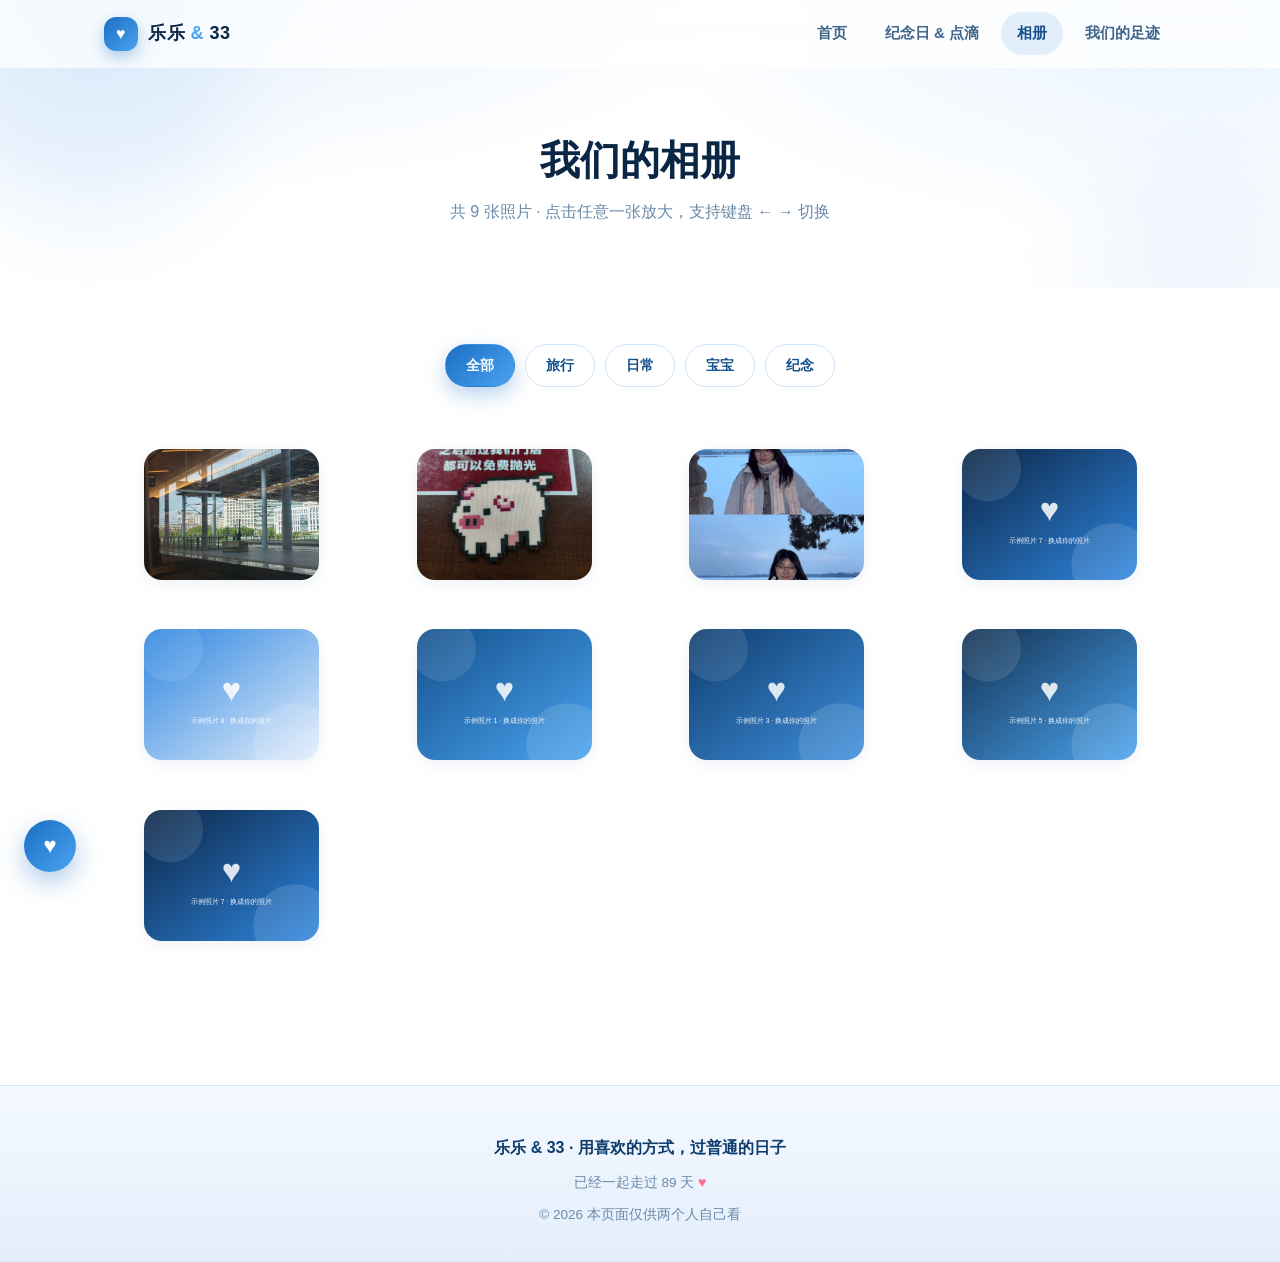
==== gallery.html @ 2e1ffc48 "Add files via upload" ====
<!DOCTYPE html>
<html lang="zh-CN">
<head>
  <meta charset="UTF-8">
  <meta name="viewport" content="width=device-width, initial-scale=1.0">
  <title>乐乐和33</title>
  <meta name="description" content="乐乐和33的相册，按类型分类，点开可全屏查看。">
  <link rel="icon" href="images/favicon.svg" type="image/svg+xml">
  <link rel="stylesheet" href="css/base.css">
  <link rel="stylesheet" href="css/style.css">
</head>
<body data-page="gallery">

  <header class="site-header" id="siteHeader">
    <div class="container nav-wrap">
      <a class="brand" href="index.html">
        <span class="brand-heart">♥</span>
        <span class="brand-text">乐乐 <em>&amp;</em> 33</span>
      </a>
      <button class="nav-toggle" id="navToggle" aria-label="打开菜单" aria-expanded="false">
        <span></span><span></span><span></span>
      </button>
      <nav class="site-nav" id="siteNav">
        <a class="nav-link" href="index.html">首页</a>
        <a class="nav-link" href="timeline.html">纪念日 &amp; 点滴</a>
        <a class="nav-link" href="gallery.html">相册</a>
        <a class="nav-link" href="places.html">我们的足迹</a>
      </nav>
    </div>
  </header>

  <section class="page-hero">
    <span class="blob blob-1"></span>
    <span class="blob blob-2"></span>
    <div class="container">
      <h1>我们的相册</h1>
      <p>共 <span class="js-photo-count">0</span> 张照片 · 点击任意一张放大，支持键盘 ← → 切换</p>
    </div>
  </section>

  <section class="section" style="padding-top:56px">
    <div class="container">
      <div class="filter-bar" id="galFilter"></div>
      <div class="gallery-grid" id="galleryGrid"></div>
      <p class="tl-empty" id="galEmpty" hidden>这里还没有照片，去 js/data.js 里加上吧～</p>
    </div>
  </section>

  <!-- ============ 灯箱 ============ -->
  <div class="lightbox" id="lightbox" role="dialog" aria-modal="true" aria-label="照片查看">
    <button class="lb-close" id="lbClose" aria-label="关闭">✕</button>
    <button class="lb-btn lb-prev" id="lbPrev" aria-label="上一张">‹</button>
    <button class="lb-btn lb-next" id="lbNext" aria-label="下一张">›</button>

    <div class="lb-stage">
      <img class="lb-img" id="lbImg" src="" alt="">
      <p class="lb-title" id="lbTitle"></p>
      <p class="lb-meta" id="lbMeta"></p>
    </div>
  </div>

  <footer class="site-footer">
    <div class="container">
      <p class="footer-main">乐乐 &amp; 33 · 用喜欢的方式，过普通的日子</p>
      <p class="footer-note">已经一起走过 <span class="js-days">0</span> 天 <span class="footer-heart">♥</span></p>
      <p class="footer-note">© <span id="year"></span> 本页面仅供两个人自己看</p>
    </div>
  </footer>

  <button class="heart-fab" id="heartFab" title="点我看看" aria-label="撒一把小心心">♥</button>
  <button class="to-top" id="toTop" title="回到顶部" aria-label="回到顶部">↑</button>

  <script src="js/data.js"></script>
  <script src="js/main.js"></script>
</body>
</html>
---- css/base.css ----
/* ============================================================
 *  base.css —— 主题变量、重置、导航、页脚、通用组件
 *  配色：蓝 + 白
 * ============================================================ */

:root {
  /* 主色阶 */
  --blue-900: #0b2545;
  --blue-800: #0f3d6e;
  --blue-700: #14508c;
  --blue-600: #1b6fc4;
  --blue-500: #2f86e0;
  --blue-400: #4aa3ef;
  --blue-300: #a8cdf3;
  --blue-200: #cfe4fa;
  --blue-100: #e3eefb;
  --blue-50: #f4f9ff;
  --white: #ffffff;

  /* 文字 */
  --ink: #12304f;
  --ink-soft: #41658a;
  --muted: #6b8aa8;

  /* 点缀（小心心，用量很少） */
  --heart: #ff6b8a;

  /* 尺寸 */
  --radius-sm: 10px;
  --radius: 18px;
  --radius-lg: 26px;
  --maxw: 1120px;
  --nav-h: 68px;

  /* 阴影 */
  --shadow-sm: 0 4px 14px rgba(20, 80, 140, 0.08);
  --shadow: 0 12px 32px rgba(20, 80, 140, 0.12);
  --shadow-lg: 0 24px 60px rgba(11, 37, 69, 0.18);

  --ease: cubic-bezier(0.22, 0.61, 0.36, 1);
}

/* ---------------- 重置 ---------------- */
*,
*::before,
*::after { box-sizing: border-box; }

html { scroll-behavior: smooth; }

body {
  margin: 0;
  min-height: 100%;
  font-family: 'Noto Sans SC', 'PingFang SC', 'Microsoft YaHei', 'Helvetica Neue', Arial, sans-serif;
  font-size: 16px;
  line-height: 1.75;
  color: var(--ink);
  background: var(--white);
  -webkit-font-smoothing: antialiased;
  overflow-x: hidden;
}

img { max-width: 100%; display: block; }

a { color: var(--blue-600); text-decoration: none; }

h1, h2, h3, h4 { margin: 0; line-height: 1.3; color: var(--blue-900); font-weight: 700; }

p { margin: 0; }

button { font: inherit; color: inherit; cursor: pointer; border: none; background: none; }

::selection { background: var(--blue-200); color: var(--blue-900); }

/* 滚动条 */
::-webkit-scrollbar { width: 10px; height: 10px; }
::-webkit-scrollbar-track { background: var(--blue-50); }
::-webkit-scrollbar-thumb { background: var(--blue-300); border-radius: 10px; }
::-webkit-scrollbar-thumb:hover { background: var(--blue-400); }

/* ---------------- 布局 ---------------- */
.container {
  width: 100%;
  max-width: var(--maxw);
  margin: 0 auto;
  padding: 0 24px;
}

.section { padding: 88px 0; }
.section--tint { background: linear-gradient(180deg, var(--blue-50), var(--white)); }

.section-head { margin-bottom: 40px; }

.section-title {
  font-size: clamp(24px, 3vw, 34px);
  letter-spacing: 0.5px;
}

.section-title .dot { color: var(--blue-400); }

.section-desc {
  margin-top: 10px;
  color: var(--muted);
  font-size: 15px;
}

.section-head--center { text-align: center; }

/* ---------------- 通用组件 ---------------- */
.btn {
  display: inline-flex;
  align-items: center;
  gap: 8px;
  padding: 13px 26px;
  border-radius: 999px;
  font-size: 15px;
  font-weight: 600;
  transition: transform 0.25s var(--ease), box-shadow 0.25s var(--ease), background 0.25s var(--ease), color 0.25s var(--ease);
  will-change: transform;
}

.btn-primary {
  background: linear-gradient(135deg, var(--blue-600), var(--blue-400));
  color: var(--white);
  box-shadow: 0 10px 24px rgba(27, 111, 196, 0.32);
}

.btn-primary:hover { transform: translateY(-3px); box-shadow: 0 16px 32px rgba(27, 111, 196, 0.4); }

.btn-ghost {
  background: var(--white);
  color: var(--blue-700);
  border: 1.5px solid var(--blue-200);
  box-shadow: var(--shadow-sm);
}

.btn-ghost:hover {
  border-color: var(--blue-400);
  color: var(--blue-600);
  transform: translateY(-3px);
}

.tag {
  display: inline-block;
  padding: 3px 12px;
  border-radius: 999px;
  background: var(--blue-100);
  color: var(--blue-700);
  font-size: 12.5px;
  font-weight: 600;
  letter-spacing: 0.5px;
}

.card {
  background: var(--white);
  border: 1px solid var(--blue-100);
  border-radius: var(--radius);
  box-shadow: var(--shadow-sm);
  transition: transform 0.3s var(--ease), box-shadow 0.3s var(--ease), border-color 0.3s var(--ease);
}

.card:hover {
  transform: translateY(-6px);
  box-shadow: var(--shadow);
  border-color: var(--blue-200);
}

/* 滚动出现动画 */
[data-reveal] {
  opacity: 0;
  transform: translateY(26px);
  transition: opacity 0.7s var(--ease), transform 0.7s var(--ease);
}

[data-reveal].is-visible { opacity: 1; transform: none; }

@media (prefers-reduced-motion: reduce) {
  html { scroll-behavior: auto; }
  [data-reveal] { opacity: 1; transform: none; transition: none; }
  * { animation-duration: 0.001ms !important; transition-duration: 0.001ms !important; }
}

/* ---------------- 顶部导航 ---------------- */
.site-header {
  position: fixed;
  inset: 0 0 auto 0;
  z-index: 100;
  height: var(--nav-h);
  display: flex;
  align-items: center;
  background: rgba(255, 255, 255, 0.72);
  backdrop-filter: blur(14px);
  -webkit-backdrop-filter: blur(14px);
  border-bottom: 1px solid transparent;
  transition: background 0.3s var(--ease), border-color 0.3s var(--ease), box-shadow 0.3s var(--ease);
}

.site-header.is-scrolled {
  background: rgba(255, 255, 255, 0.92);
  border-bottom-color: var(--blue-100);
  box-shadow: 0 6px 22px rgba(20, 80, 140, 0.08);
}

.nav-wrap {
  display: flex;
  align-items: center;
  justify-content: space-between;
  gap: 20px;
}

.brand {
  display: inline-flex;
  align-items: center;
  gap: 10px;
  font-weight: 800;
  font-size: 18px;
  color: var(--blue-900);
  letter-spacing: 0.5px;
}

.brand-heart {
  display: grid;
  place-items: center;
  width: 34px;
  height: 34px;
  border-radius: 12px;
  background: linear-gradient(135deg, var(--blue-600), var(--blue-400));
  color: var(--white);
  font-size: 16px;
  box-shadow: 0 6px 16px rgba(27, 111, 196, 0.35);
  transition: transform 0.4s var(--ease);
}

.brand:hover .brand-heart { transform: rotate(-12deg) scale(1.08); }

.brand em { font-style: normal; color: var(--blue-400); }

.site-nav { display: flex; align-items: center; gap: 6px; }

.nav-link {
  position: relative;
  padding: 8px 16px;
  border-radius: 999px;
  color: var(--ink-soft);
  font-size: 15px;
  font-weight: 600;
  transition: color 0.25s var(--ease), background 0.25s var(--ease);
}

.nav-link:hover { color: var(--blue-600); background: var(--blue-50); }

.nav-link.is-active {
  color: var(--blue-700);
  background: var(--blue-100);
}

.nav-toggle {
  display: none;
  width: 42px;
  height: 42px;
  border-radius: 12px;
  background: var(--blue-50);
  border: 1px solid var(--blue-100);
  padding: 0 11px;
}

.nav-toggle span {
  display: block;
  height: 2px;
  margin: 4px 0;
  border-radius: 2px;
  background: var(--blue-700);
  transition: transform 0.3s var(--ease), opacity 0.2s var(--ease);
}

.nav-toggle.is-open span:nth-child(1) { transform: translateY(6px) rotate(45deg); }
.nav-toggle.is-open span:nth-child(2) { opacity: 0; }
.nav-toggle.is-open span:nth-child(3) { transform: translateY(-6px) rotate(-45deg); }

/* ---------------- 页脚 ---------------- */
.site-footer {
  margin-top: 40px;
  padding: 48px 0 36px;
  background: linear-gradient(180deg, var(--blue-50), var(--blue-100));
  border-top: 1px solid var(--blue-200);
  text-align: center;
  color: var(--ink-soft);
}

.footer-heart { color: var(--heart); font-size: 14px; }

.footer-main { font-weight: 600; color: var(--blue-800); }

.footer-note { margin-top: 8px; font-size: 13.5px; color: var(--muted); }

/* ---------------- 返回顶部 ---------------- */
.to-top {
  position: fixed;
  right: 24px;
  bottom: 28px;
  z-index: 90;
  width: 46px;
  height: 46px;
  border-radius: 50%;
  display: grid;
  place-items: center;
  color: var(--white);
  background: linear-gradient(135deg, var(--blue-600), var(--blue-400));
  box-shadow: 0 10px 26px rgba(27, 111, 196, 0.36);
  opacity: 0;
  visibility: hidden;
  transform: translateY(16px);
  transition: all 0.3s var(--ease);
}

.to-top.is-show { opacity: 1; visibility: visible; transform: none; }
.to-top:hover { transform: translateY(-4px); }

/* ---------------- 页面小横幅（内页） ---------------- */
.page-hero {
  position: relative;
  padding: calc(var(--nav-h) + 66px) 0 62px;
  background:
    radial-gradient(900px 320px at 12% -10%, var(--blue-100), transparent 70%),
    radial-gradient(760px 300px at 92% 8%, #eaf4ff, transparent 72%),
    var(--white);
  overflow: hidden;
  text-align: center;
}

.page-hero h1 { font-size: clamp(26px, 4vw, 40px); }

.page-hero p { margin-top: 12px; color: var(--muted); }

/* 装饰性光斑 */
.blob {
  position: absolute;
  border-radius: 50%;
  filter: blur(48px);
  opacity: 0.5;
  pointer-events: none;
  animation: float 14s ease-in-out infinite;
}

.blob-1 { width: 300px; height: 300px; background: var(--blue-200); top: -80px; left: -60px; }
.blob-2 { width: 240px; height: 240px; background: var(--blue-100); bottom: -90px; right: -40px; animation-delay: -5s; }

@keyframes float {
  0%, 100% { transform: translate3d(0, 0, 0) scale(1); }
  50% { transform: translate3d(18px, -22px, 0) scale(1.06); }
}

/* 心跳 */
@keyframes beat {
  0%, 100% { transform: scale(1); }
  22% { transform: scale(1.22); }
  44% { transform: scale(0.97); }
  66% { transform: scale(1.1); }
}

.footer-heart,
.beat { display: inline-block; animation: beat 1.8s ease-in-out infinite; }

/* ---------------- 响应式导航 ---------------- */
@media (max-width: 820px) {
  .nav-toggle { display: block; }

  .site-nav {
    position: fixed;
    top: var(--nav-h);
    left: 12px;
    right: 12px;
    flex-direction: column;
    align-items: stretch;
    gap: 4px;
    padding: 12px;
    border-radius: var(--radius);
    background: rgba(255, 255, 255, 0.97);
    border: 1px solid var(--blue-100);
    box-shadow: var(--shadow);
    backdrop-filter: blur(12px);
    opacity: 0;
    visibility: hidden;
    transform: translateY(-10px);
    transition: all 0.28s var(--ease);
  }

  .site-nav.is-open { opacity: 1; visibility: visible; transform: none; }

  .nav-link { text-align: center; padding: 12px; }

  .section { padding: 64px 0; }
}
---- css/style.css ----
/* ============================================================
 *  style.css —— 各页面 / 各组件的样式
 *  依赖 base.css 中的变量与通用类
 * ============================================================ */

/* ============================================================
 *  1. 首页 Hero
 * ============================================================ */
.hero {
  position: relative;
  padding: calc(var(--nav-h) + 72px) 0 76px;
  background:
    radial-gradient(1000px 420px at 15% -20%, var(--blue-100), transparent 68%),
    radial-gradient(820px 380px at 88% 0%, #e8f3ff, transparent 70%),
    linear-gradient(180deg, var(--blue-50), var(--white) 78%);
  overflow: hidden;
}

.hero-inner {
  position: relative;
  z-index: 2;
  display: grid;
  grid-template-columns: 1.15fr 0.85fr;
  align-items: center;
  gap: 56px;
}

.hero-eyebrow {
  display: inline-flex;
  align-items: center;
  gap: 8px;
  padding: 6px 16px;
  border-radius: 999px;
  background: var(--white);
  border: 1px solid var(--blue-200);
  color: var(--blue-700);
  font-size: 13.5px;
  font-weight: 600;
  letter-spacing: 1px;
  box-shadow: var(--shadow-sm);
}

.hero-title {
  margin: 20px 0 14px;
  font-size: clamp(34px, 5.6vw, 62px);
  letter-spacing: 1px;
}

.hero-title .amp {
  color: var(--blue-400);
  font-weight: 500;
  margin: 0 6px;
}

.hero-text {
  max-width: 460px;
  color: var(--ink-soft);
  font-size: 16.5px;
}

/* 天数大数字 */
.days-counter {
  display: flex;
  align-items: baseline;
  gap: 12px;
  margin: 30px 0 6px;
}

.days-num {
  font-size: clamp(56px, 9vw, 92px);
  font-weight: 800;
  line-height: 1;
  letter-spacing: -2px;
  background: linear-gradient(135deg, var(--blue-700), var(--blue-400));
  -webkit-background-clip: text;
  background-clip: text;
  color: transparent;
}

.days-unit { font-size: 20px; font-weight: 700; color: var(--blue-600); }

.days-caption { color: var(--muted); font-size: 14.5px; }

.hero-actions { display: flex; flex-wrap: wrap; gap: 14px; margin-top: 32px; }

/* 情话打字机 */
.quote-box {
  margin-top: 26px;
  padding: 14px 18px;
  border-left: 3px solid var(--blue-300);
  border-radius: 0 var(--radius-sm) var(--radius-sm) 0;
  background: rgba(255, 255, 255, 0.75);
  color: var(--ink-soft);
  font-size: 15px;
  min-height: 56px;
}

.quote-box::after {
  content: '';
  display: inline-block;
  width: 2px;
  height: 15px;
  margin-left: 3px;
  vertical-align: -2px;
  background: var(--blue-400);
  animation: caret 1s steps(1) infinite;
}

@keyframes caret { 50% { opacity: 0; } }

/* 右侧卡片：倒计时 */
.hero-side { position: relative; }

.countdown-card {
  position: relative;
  padding: 30px 28px 26px;
  border-radius: var(--radius-lg);
  background: linear-gradient(160deg, var(--blue-700), var(--blue-500) 55%, var(--blue-400));
  color: var(--white);
  box-shadow: var(--shadow-lg);
  overflow: hidden;
}

.countdown-card::before {
  content: '';
  position: absolute;
  width: 220px;
  height: 220px;
  right: -70px;
  top: -70px;
  border-radius: 50%;
  background: rgba(255, 255, 255, 0.14);
}

.countdown-card::after {
  content: '';
  position: absolute;
  width: 140px;
  height: 140px;
  left: -50px;
  bottom: -60px;
  border-radius: 50%;
  background: rgba(255, 255, 255, 0.1);
}

.countdown-label {
  position: relative;
  font-size: 13px;
  letter-spacing: 2px;
  text-transform: uppercase;
  opacity: 0.85;
}

.countdown-title {
  position: relative;
  margin: 8px 0 4px;
  font-size: 22px;
  color: var(--white);
}

.countdown-date { position: relative; font-size: 13.5px; opacity: 0.85; }

.countdown-grid {
  position: relative;
  display: grid;
  grid-template-columns: repeat(4, 1fr);
  gap: 10px;
  margin-top: 22px;
}

.countdown-cell {
  padding: 12px 6px;
  border-radius: var(--radius-sm);
  background: rgba(255, 255, 255, 0.16);
  border: 1px solid rgba(255, 255, 255, 0.22);
  text-align: center;
  backdrop-filter: blur(4px);
}

.countdown-cell b {
  display: block;
  font-size: 24px;
  font-weight: 800;
  line-height: 1.2;
  font-variant-numeric: tabular-nums;
}

.countdown-cell span { font-size: 11.5px; opacity: 0.86; }

/* 悬浮的小头像 */
.avatars {
  position: relative;
  display: flex;
  align-items: center;
  justify-content: center;
  gap: 18px;
  margin-top: 26px;
}

.avatar {
  width: 74px;
  height: 74px;
  border-radius: 50%;
  border: 3px solid var(--white);
  box-shadow: var(--shadow);
  transition: transform 0.35s var(--ease);
}

.avatar:hover { transform: translateY(-6px) scale(1.04); }

.avatar-name { font-size: 13px; color: var(--blue-700); font-weight: 600; }

.avatar-item { text-align: center; }

/* ============================================================
 *  2. 快捷入口卡片
 * ============================================================ */
.entry-grid {
  display: grid;
  grid-template-columns: repeat(auto-fit, minmax(230px, 1fr));
  gap: 22px;
}

.entry-card {
  position: relative;
  display: block;
  padding: 30px 26px;
  overflow: hidden;
}

.entry-icon {
  display: grid;
  place-items: center;
  width: 52px;
  height: 52px;
  margin-bottom: 18px;
  border-radius: 16px;
  background: linear-gradient(135deg, var(--blue-600), var(--blue-400));
  color: var(--white);
  font-size: 22px;
  box-shadow: 0 8px 20px rgba(27, 111, 196, 0.3);
  transition: transform 0.35s var(--ease);
}

.entry-card:hover .entry-icon { transform: rotate(-8deg) scale(1.06); }

.entry-card h3 { font-size: 19px; }

.entry-card p { margin-top: 8px; color: var(--muted); font-size: 14.5px; }

.entry-more {
  margin-top: 16px;
  display: inline-flex;
  align-items: center;
  gap: 6px;
  color: var(--blue-600);
  font-weight: 600;
  font-size: 14px;
}

.entry-card:hover .entry-more { gap: 12px; }

.entry-more span { transition: transform 0.3s var(--ease); }

/* ============================================================
 *  3. 首页：最近点滴
 * ============================================================ */
.mini-list { display: grid; gap: 16px; }

.mini-item {
  display: grid;
  grid-template-columns: 118px 1fr auto;
  align-items: center;
  gap: 20px;
  padding: 18px 22px;
}

.mini-date {
  font-weight: 800;
  color: var(--blue-600);
  font-size: 15px;
  font-variant-numeric: tabular-nums;
}

.mini-body h4 { font-size: 17px; margin-bottom: 4px; }

.mini-body p {
  color: var(--muted);
  font-size: 14.5px;
  display: -webkit-box;
  -webkit-line-clamp: 2;
  -webkit-box-orient: vertical;
  overflow: hidden;
}

.mini-item .tag { white-space: nowrap; }

/* 首页相册预览 */
.preview-grid {
  display: grid;
  grid-template-columns: repeat(3, 1fr);
  gap: 16px;
}

.preview-item {
  position: relative;
  aspect-ratio: 4 / 3;
  border-radius: var(--radius);
  overflow: hidden;
  box-shadow: var(--shadow-sm);
  cursor: pointer;
}

.preview-item img {
  width: 100%;
  height: 100%;
  object-fit: cover;
  transition: transform 0.6s var(--ease);
}

.preview-item:hover img { transform: scale(1.08); }

.preview-item::after {
  content: attr(data-title);
  position: absolute;
  left: 0;
  right: 0;
  bottom: 0;
  padding: 24px 16px 12px;
  color: var(--white);
  font-size: 14px;
  font-weight: 600;
  background: linear-gradient(transparent, rgba(11, 37, 69, 0.72));
  opacity: 0;
  transform: translateY(12px);
  transition: all 0.3s var(--ease);
}

.preview-item:hover::after { opacity: 1; transform: none; }

/* ============================================================
 *  4. 纪念日页面
 * ============================================================ */
.anni-grid {
  display: grid;
  grid-template-columns: repeat(auto-fit, minmax(250px, 1fr));
  gap: 22px;
}

.anni-card {
  position: relative;
  padding: 28px 24px;
  overflow: hidden;
}

.anni-card::after {
  content: '';
  position: absolute;
  width: 120px;
  height: 120px;
  right: -50px;
  top: -50px;
  border-radius: 50%;
  background: var(--blue-50);
}

.anni-emoji { font-size: 30px; }

.anni-card h3 { position: relative; margin: 12px 0 6px; font-size: 18px; }

.anni-date { color: var(--blue-600); font-weight: 700; font-size: 14px; letter-spacing: 0.5px; }

.anni-card p { position: relative; margin-top: 10px; color: var(--muted); font-size: 14px; }

.anni-count {
  position: relative;
  margin-top: 18px;
  padding-top: 16px;
  border-top: 1px dashed var(--blue-200);
  display: flex;
  align-items: baseline;
  justify-content: space-between;
  font-size: 13.5px;
  color: var(--muted);
}

.anni-count b {
  font-size: 26px;
  color: var(--blue-700);
  font-variant-numeric: tabular-nums;
}

.anni-card.is-next { border-color: var(--blue-400); box-shadow: var(--shadow); }

.anni-badge {
  position: absolute;
  top: 18px;
  right: 18px;
  z-index: 2;
  padding: 4px 12px;
  border-radius: 999px;
  background: linear-gradient(135deg, var(--blue-600), var(--blue-400));
  color: var(--white);
  font-size: 12px;
  font-weight: 700;
}

/* ============================================================
 *  5. 时间轴
 * ============================================================ */
.filter-bar {
  display: flex;
  flex-wrap: wrap;
  gap: 10px;
  justify-content: center;
  margin-bottom: 46px;
}

.filter-btn {
  padding: 8px 20px;
  border-radius: 999px;
  background: var(--white);
  border: 1.5px solid var(--blue-200);
  color: var(--blue-700);
  font-size: 14px;
  font-weight: 600;
  transition: all 0.25s var(--ease);
}

.filter-btn:hover { border-color: var(--blue-400); transform: translateY(-2px); }

.filter-btn.is-active {
  background: linear-gradient(135deg, var(--blue-600), var(--blue-400));
  border-color: transparent;
  color: var(--white);
  box-shadow: 0 8px 20px rgba(27, 111, 196, 0.3);
}

.timeline {
  position: relative;
  max-width: 880px;
  margin: 0 auto;
  padding-left: 34px;
}

.timeline::before {
  content: '';
  position: absolute;
  left: 9px;
  top: 8px;
  bottom: 8px;
  width: 2px;
  border-radius: 2px;
  background: linear-gradient(180deg, var(--blue-300), var(--blue-100));
}

.tl-item {
  position: relative;
  padding-bottom: 34px;
}

.tl-item::before {
  content: '';
  position: absolute;
  left: -34px;
  top: 10px;
  width: 20px;
  height: 20px;
  border-radius: 50%;
  background: var(--white);
  border: 4px solid var(--blue-400);
  box-shadow: 0 0 0 5px var(--blue-50);
  transition: all 0.3s var(--ease);
}

.tl-item:hover::before { border-color: var(--blue-600); transform: scale(1.15); }

.tl-card { padding: 24px 26px; }

.tl-top {
  display: flex;
  flex-wrap: wrap;
  align-items: center;
  gap: 12px;
  margin-bottom: 8px;
}

.tl-date { font-weight: 800; color: var(--blue-600); font-variant-numeric: tabular-nums; }

.tl-card h3 { font-size: 19px; }

.tl-card p { margin-top: 8px; color: var(--ink-soft); font-size: 15px; }

.tl-photo {
  margin-top: 16px;
  border-radius: var(--radius-sm);
  overflow: hidden;
  max-height: 300px;
  cursor: zoom-in;
}

.tl-photo img {
  width: 100%;
  height: 100%;
  max-height: 300px;
  object-fit: cover;
  transition: transform 0.6s var(--ease);
}

.tl-photo:hover img { transform: scale(1.05); }

.tl-empty {
  padding: 60px 0;
  text-align: center;
  color: var(--muted);
}

/* ============================================================
 *  6. 相册
 * ============================================================ */
.gallery-grid {
  display: grid;
  grid-template-columns: repeat(auto-fill, minmax(250px, 1fr));
  gap: 18px;
}

.gal-item {
  position: relative;
  aspect-ratio: 4 / 3;
  border-radius: var(--radius);
  overflow: hidden;
  box-shadow: var(--shadow-sm);
  cursor: zoom-in;
  opacity: 0;
  transform: translateY(20px) scale(0.98);
  animation: galIn 0.5s var(--ease) forwards;
}

@keyframes galIn { to { opacity: 1; transform: none; } }

.gal-item img {
  width: 100%;
  height: 100%;
  object-fit: cover;
  transition: transform 0.7s var(--ease);
}

.gal-item:hover img { transform: scale(1.09); }

.gal-info {
  position: absolute;
  inset: auto 0 0 0;
  padding: 30px 16px 14px;
  background: linear-gradient(transparent, rgba(11, 37, 69, 0.78));
  color: var(--white);
  transform: translateY(6px);
  opacity: 0;
  transition: all 0.32s var(--ease);
}

.gal-item:hover .gal-info { opacity: 1; transform: none; }

.gal-info h4 { color: var(--white); font-size: 16px; }

.gal-info span { font-size: 12.5px; opacity: 0.88; }

/* 灯箱 */
.lightbox {
  position: fixed;
  inset: 0;
  z-index: 200;
  display: flex;
  align-items: center;
  justify-content: center;
  padding: 30px;
  background: rgba(8, 28, 52, 0.9);
  backdrop-filter: blur(6px);
  opacity: 0;
  visibility: hidden;
  transition: opacity 0.3s var(--ease), visibility 0.3s var(--ease);
}

.lightbox.is-open { opacity: 1; visibility: visible; }

.lb-stage { max-width: 1000px; width: 100%; text-align: center; }

.lb-img {
  max-width: 100%;
  max-height: 74vh;
  margin: 0 auto;
  border-radius: var(--radius);
  box-shadow: var(--shadow-lg);
  transform: scale(0.94);
  transition: transform 0.35s var(--ease);
}

.lightbox.is-open .lb-img { transform: none; }

.lb-title {
  margin-top: 18px;
  color: var(--white);
  font-size: 18px;
  font-weight: 700;
}

.lb-meta { margin-top: 4px; color: var(--blue-300); font-size: 13.5px; }

.lb-btn {
  position: absolute;
  top: 50%;
  transform: translateY(-50%);
  width: 48px;
  height: 48px;
  border-radius: 50%;
  display: grid;
  place-items: center;
  color: var(--white);
  font-size: 20px;
  background: rgba(255, 255, 255, 0.14);
  border: 1px solid rgba(255, 255, 255, 0.24);
  transition: all 0.25s var(--ease);
}

.lb-btn:hover { background: rgba(255, 255, 255, 0.26); transform: translateY(-50%) scale(1.06); }

.lb-prev { left: 26px; }
.lb-next { right: 26px; }

.lb-close {
  position: absolute;
  top: 26px;
  right: 26px;
  width: 44px;
  height: 44px;
  border-radius: 50%;
  display: grid;
  place-items: center;
  color: var(--white);
  font-size: 20px;
  background: rgba(255, 255, 255, 0.14);
  border: 1px solid rgba(255, 255, 255, 0.24);
  transition: all 0.25s var(--ease);
}

.lb-close:hover { background: rgba(255, 255, 255, 0.26); transform: rotate(90deg); }

/* ============================================================
 *  7. 足迹 / 去过的地方
 * ============================================================ */
.stat-grid {
  display: grid;
  grid-template-columns: repeat(auto-fit, minmax(170px, 1fr));
  gap: 18px;
  margin-bottom: 48px;
}

.stat-card {
  padding: 26px 20px;
  text-align: center;
}

.stat-num {
  font-size: 36px;
  font-weight: 800;
  line-height: 1.1;
  color: var(--blue-600);
  font-variant-numeric: tabular-nums;
}

.stat-label { margin-top: 6px; color: var(--muted); font-size: 13.5px; }

.place-grid {
  display: grid;
  grid-template-columns: repeat(auto-fill, minmax(310px, 1fr));
  gap: 24px;
}

.place-card { overflow: hidden; padding: 0; }

.place-cover {
  position: relative;
  height: 190px;
  overflow: hidden;
}

.place-cover img {
  width: 100%;
  height: 100%;
  object-fit: cover;
  transition: transform 0.7s var(--ease);
}

.place-card:hover .place-cover img { transform: scale(1.08); }

.place-cover::after {
  content: '';
  position: absolute;
  inset: 0;
  background: linear-gradient(transparent 45%, rgba(11, 37, 69, 0.6));
}

.place-city {
  position: absolute;
  left: 20px;
  bottom: 14px;
  z-index: 2;
  color: var(--white);
  font-size: 22px;
  font-weight: 800;
  letter-spacing: 1px;
}

.place-region {
  position: absolute;
  right: 18px;
  top: 16px;
  z-index: 2;
  padding: 4px 12px;
  border-radius: 999px;
  background: rgba(255, 255, 255, 0.9);
  color: var(--blue-700);
  font-size: 12.5px;
  font-weight: 700;
}

.place-body { padding: 20px 22px 24px; }

.place-date { color: var(--blue-600); font-weight: 700; font-size: 14px; }

.place-body p { margin-top: 8px; color: var(--ink-soft); font-size: 14.5px; }

.place-tags { display: flex; flex-wrap: wrap; gap: 8px; margin-top: 14px; }

/* ============================================================
 *  8. 心形粒子（点击交互）
 * ============================================================ */
.heart-fab {
  position: fixed;
  left: 24px;
  bottom: 28px;
  z-index: 90;
  width: 52px;
  height: 52px;
  border-radius: 50%;
  display: grid;
  place-items: center;
  font-size: 22px;
  color: var(--white);
  background: linear-gradient(135deg, var(--blue-600), var(--blue-400));
  box-shadow: 0 10px 26px rgba(27, 111, 196, 0.36);
  transition: transform 0.3s var(--ease);
}

.heart-fab:hover { transform: scale(1.08) rotate(-8deg); }
.heart-fab:active { transform: scale(0.94); }

.heart-pop {
  position: fixed;
  z-index: 300;
  pointer-events: none;
  font-size: 18px;
  animation: popUp 1.1s var(--ease) forwards;
}

@keyframes popUp {
  0% { opacity: 1; transform: translate(-50%, -50%) scale(0.6); }
  100% { opacity: 0; transform: translate(-50%, -190%) scale(1.5); }
}

/* ============================================================
 *  9. 响应式
 * ============================================================ */
@media (max-width: 980px) {
  .hero-inner { grid-template-columns: 1fr; gap: 46px; }
  .hero-side { max-width: 460px; }
  .preview-grid { grid-template-columns: repeat(2, 1fr); }
}

@media (max-width: 720px) {
  .section { padding: 58px 0; }
  .mini-item { grid-template-columns: 1fr; gap: 8px; }
  .mini-item .tag { justify-self: start; }
  .timeline { padding-left: 26px; }
  .tl-item::before { left: -26px; width: 16px; height: 16px; border-width: 3px; }
  .lb-prev { left: 10px; }
  .lb-next { right: 10px; }
  .lb-btn { width: 42px; height: 42px; }
  .gallery-grid { grid-template-columns: repeat(2, 1fr); gap: 12px; }
  .place-grid { grid-template-columns: 1fr; }
  .heart-fab { left: 16px; bottom: 20px; width: 46px; height: 46px; }
  .to-top { right: 16px; bottom: 20px; }
}

@media (max-width: 460px) {
  .preview-grid { grid-template-columns: 1fr; }
  .countdown-cell b { font-size: 20px; }
}
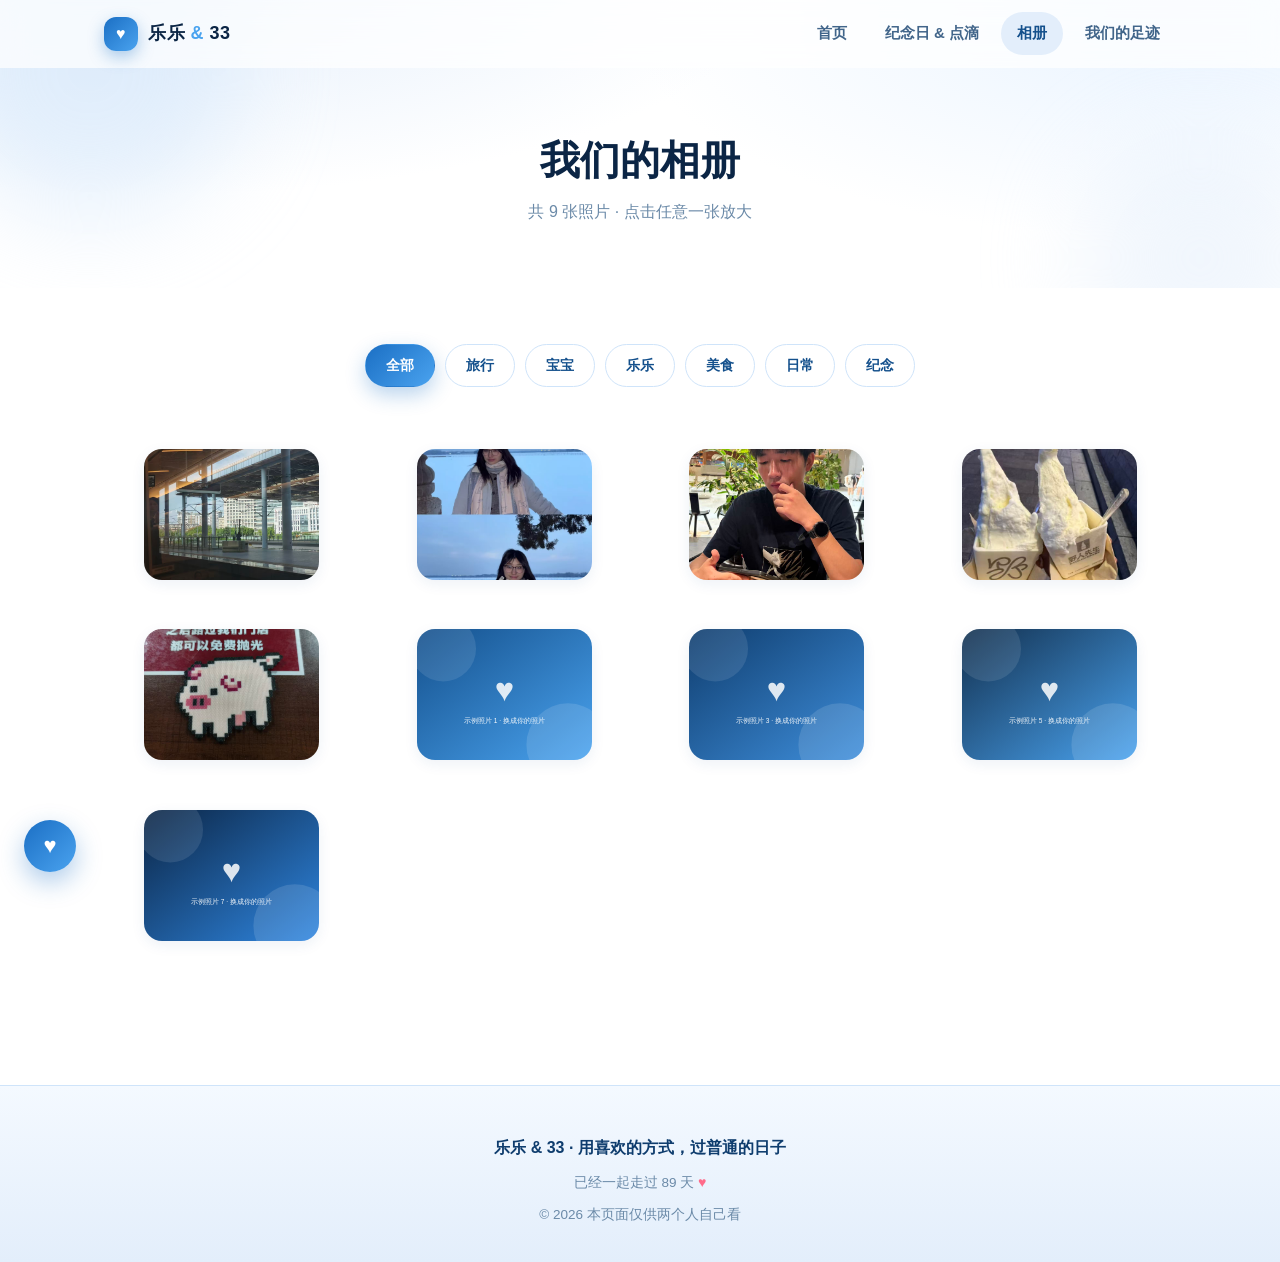
==== commit 6b539d95: "Update photo count paragraph in gallery.html Removed keyboard navigation instructions from photo cou" ====
--- a/gallery.html
+++ b/gallery.html
@@ -34,7 +34,7 @@
     <span class="blob blob-2"></span>
     <div class="container">
       <h1>我们的相册</h1>
-      <p>共 <span class="js-photo-count">0</span> 张照片 · 点击任意一张放大，支持键盘 ← → 切换</p>
+      <p>共 <span class="js-photo-count">0</span> 张照片 · 点击任意一张放大</p>
     </div>
   </section>
 
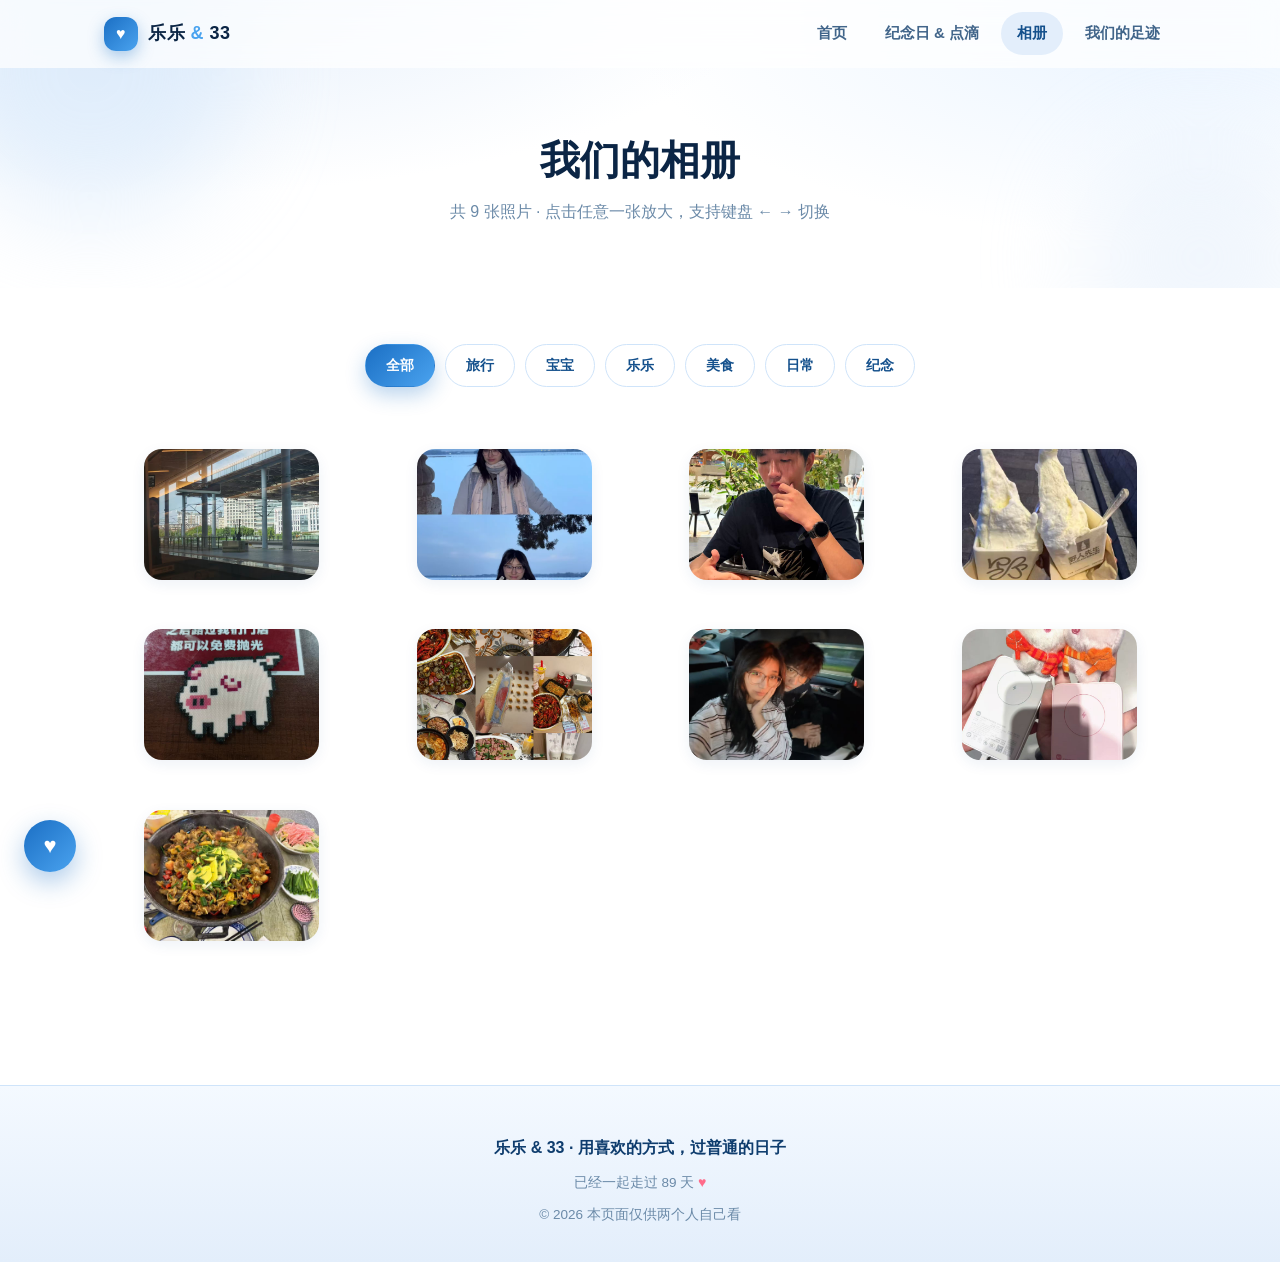
==== commit 1373cc71: "第一次提交" ====
--- a/gallery.html
+++ b/gallery.html
@@ -34,7 +34,7 @@
     <span class="blob blob-2"></span>
     <div class="container">
       <h1>我们的相册</h1>
-      <p>共 <span class="js-photo-count">0</span> 张照片 · 点击任意一张放大</p>
+      <p>共 <span class="js-photo-count">0</span> 张照片 · 点击任意一张放大，支持键盘 ← → 切换</p>
     </div>
   </section>
 
